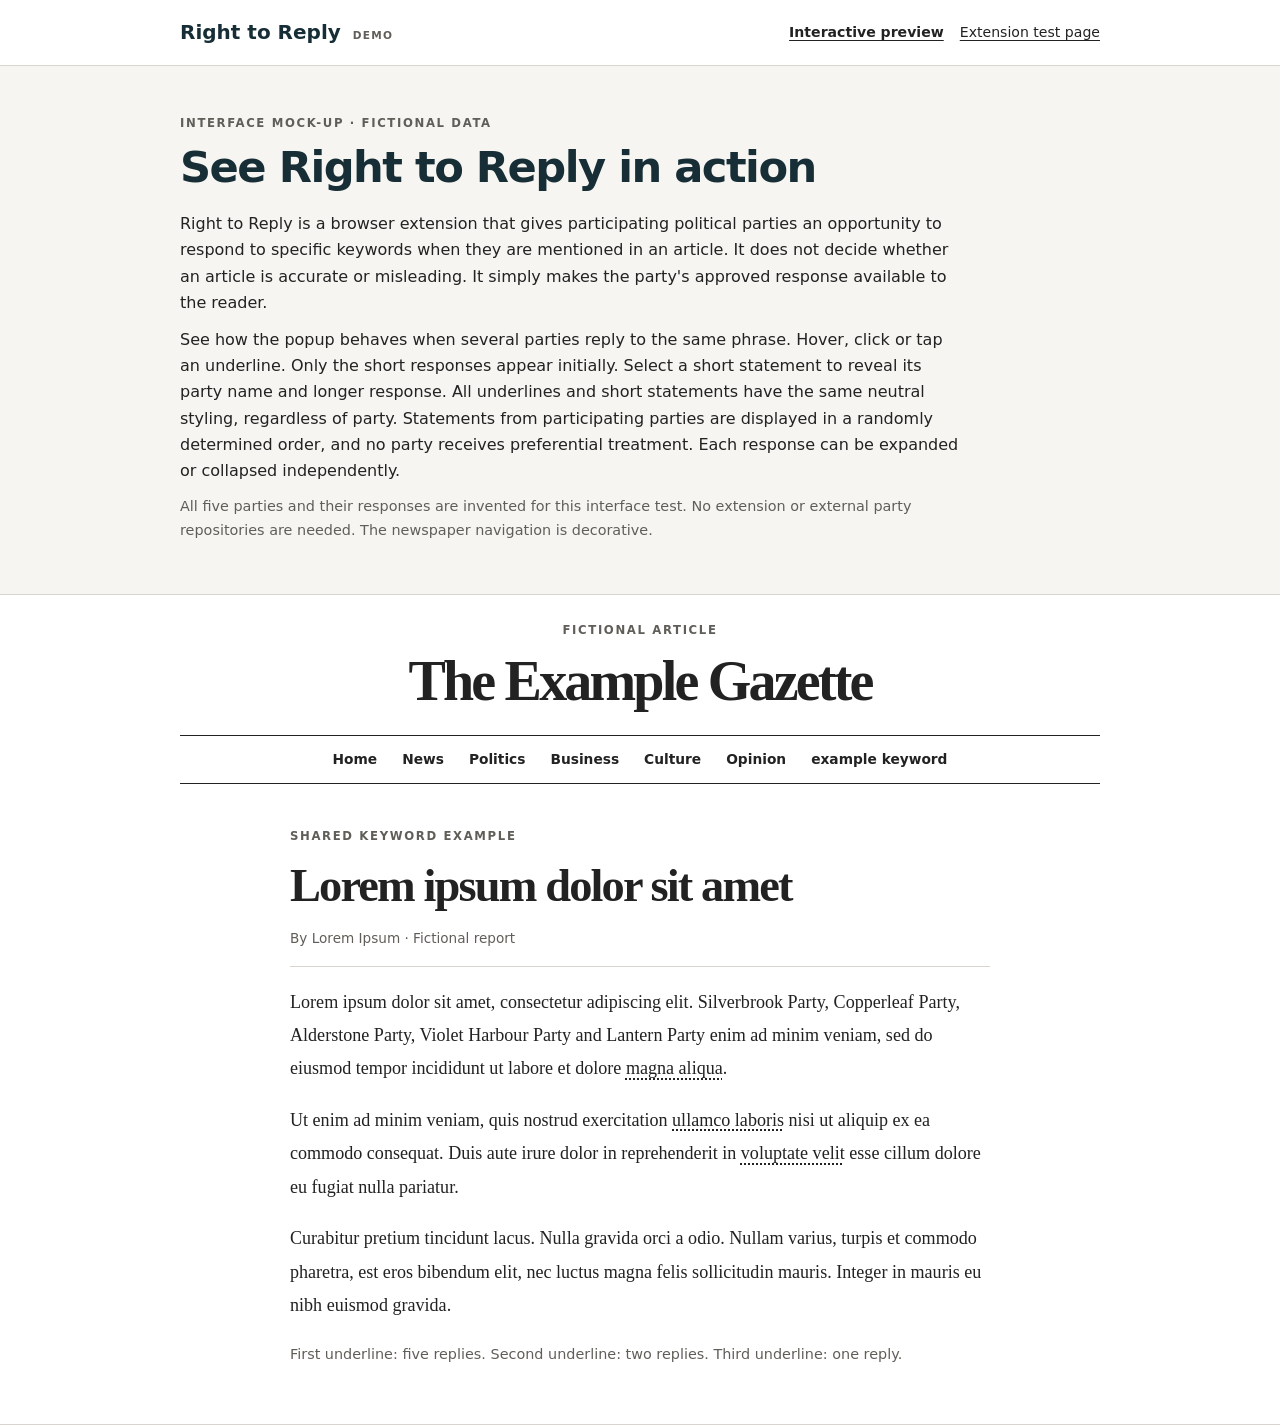
==== index.html @ e03b2373 "Promote five-party demonstration to the main interactive preview" ====
<!doctype html>
<html lang="en">
<head>
<meta charset="utf-8">
<meta name="viewport" content="width=device-width,initial-scale=1">
<link rel="icon" href="favicon.png">
<title>Interactive preview | Right to Reply</title>
<link rel="stylesheet" href="site.css">
<script src="five-parties.js" defer></script>
<script src="preview.js" defer></script>
</head>
<body>
<header class="project-header"><div class="shell">
<a class="brand" href="./">Right to Reply <span>DEMO</span></a>
<div class="page-switch" aria-label="Demonstration pages"><a href="./" aria-current="page">Interactive preview</a><a href="test.html">Extension test page</a></div>
</div></header>
<section class="intro shell">
<p class="eyebrow">Interface mock-up · Fictional data</p>
<h1>See Right to Reply in action</h1>
<p>Right to Reply is a browser extension that gives participating political parties an opportunity to respond to specific keywords when they are mentioned in an article. It does not decide whether an article is accurate or misleading. It simply makes the party's approved response available to the reader.</p>
<p>See how the popup behaves when several parties reply to the same phrase. Hover, click or tap an underline. Only the short responses appear initially. Select a short statement to reveal its party name and longer response. All underlines and short statements have the same neutral styling, regardless of party. Statements from participating parties are displayed in a randomly determined order, and no party receives preferential treatment. Each response can be expanded or collapsed independently.</p>
<p class="note">All five parties and their responses are invented for this interface test. No extension or external party repositories are needed. The newspaper navigation is decorative.</p>
</section>
<main class="paper">
<div class="masthead shell"><p class="newspaper-label">FICTIONAL ARTICLE</p><div class="newspaper-name">The Example Gazette</div>
    <nav class="fake-nav" aria-label="Decorative newspaper navigation">
      <span>Home</span><span>News</span><span>Politics</span><span>Business</span><span>Culture</span><span>Opinion</span><span>example keyword</span>
    </nav>
</div>
<article class="story shell">
<p class="eyebrow">Shared keyword example</p>
<h2>Lorem ipsum dolor sit amet</h2>
<p class="byline">By Lorem Ipsum · Fictional report</p>
<p>Lorem ipsum dolor sit amet, consectetur adipiscing elit. Silverbrook Party, Copperleaf Party, Alderstone Party, Violet Harbour Party and Lantern Party enim ad minim veniam, sed do eiusmod tempor incididunt ut labore et dolore <button class="preview-keyword" data-keyword="magna aliqua" type="button" aria-haspopup="dialog">magna aliqua</button>.</p>
<p>Ut enim ad minim veniam, quis nostrud exercitation <button class="preview-keyword" data-keyword="ullamco laboris" type="button" aria-haspopup="dialog">ullamco laboris</button> nisi ut aliquip ex ea commodo consequat. Duis aute irure dolor in reprehenderit in <button class="preview-keyword" data-keyword="voluptate velit" type="button" aria-haspopup="dialog">voluptate velit</button> esse cillum dolore eu fugiat nulla pariatur.</p>
<p>Curabitur pretium tincidunt lacus. Nulla gravida orci a odio. Nullam varius, turpis et commodo pharetra, est eros bibendum elit, nec luctus magna felis sollicitudin mauris. Integer in mauris eu nibh euismod gravida.</p>
<p class="note">First underline: five replies. Second underline: two replies. Third underline: one reply.</p>
</article>
</main>
<section id="reply-popup" class="reply-popup" role="dialog" aria-label="Right to Reply" hidden>
  <div class="reply-toolbar">
    <img class="reply-logo" src="favicon.png" width="28" height="28" alt="Right to Reply">
    <div class="reply-brand"><strong>Independent browser extension</strong><small>Not supplied by this publication</small></div>
    <button id="reply-close" type="button" aria-label="Close response">×</button>
  </div>
  <div id="reply-body" aria-live="polite"></div>
</section>
</body>
</html>
---- site.css ----
:root{font-family:system-ui,-apple-system,BlinkMacSystemFont,"Segoe UI",sans-serif;color:#222;background:#f6f5f2;line-height:1.65;--muted:#605e58;--line:#d8d5ce;--ink:#172e36}
*{box-sizing:border-box}
body{margin:0}
a{color:inherit;text-underline-offset:.2em}
button:focus-visible,a:focus-visible{outline:3px solid #217d85;outline-offset:4px}
.shell{width:min(920px,calc(100% - 36px));margin-inline:auto}
.project-header{background:#fff;border-bottom:1px solid var(--line)}
.project-header .shell{display:flex;align-items:center;justify-content:space-between;gap:14px;flex-wrap:wrap;padding-block:16px}
.brand{font-size:1.25rem;font-weight:750;color:var(--ink);text-decoration:none}
.brand span{font-size:.66rem;letter-spacing:.12em;color:var(--muted);margin-left:5px}
.page-switch{display:flex;flex-wrap:wrap;gap:16px;font-size:.88rem}
.page-switch a[aria-current]{font-weight:700;text-decoration:underline}
.intro{padding-block:38px 42px;max-width:920px}
.eyebrow,.newspaper-label{font-size:.73rem;text-transform:uppercase;letter-spacing:.14em;font-weight:700;color:var(--muted);margin:0 0 8px}
.intro h1{font-size:clamp(1.85rem,4vw,2.7rem);line-height:1.15;letter-spacing:-.035em;margin:0 0 18px;color:var(--ink)}
.intro p{max-width:780px;margin-block:10px}
.note{font-size:.9rem;color:var(--muted)}
.primary-link{display:inline-block;background:var(--ink);color:#fff;padding:10px 16px;margin-top:12px;border-radius:6px;text-decoration:none;font-weight:600}
.paper{background:#fff;border-block:1px solid var(--line)}
.masthead{text-align:center;padding-top:26px}
.newspaper-name{font:700 clamp(2rem,6vw,3.5rem)/1.15 Georgia,serif;letter-spacing:-.05em;margin:7px 0 22px}
.fake-nav{display:flex;justify-content:center;gap:10px 25px;flex-wrap:wrap;border-block:1px solid #222;padding:12px 4px;font-size:.86rem;font-weight:600}
.fake-nav span{cursor:default}
.story{max-width:700px;padding-block:42px;font:1.13rem/1.85 Georgia,"Times New Roman",serif}
.story h2{font-size:clamp(2rem,5vw,2.9rem);line-height:1.15;letter-spacing:-.04em;margin:12px 0}
.story h3{font-size:1.4rem;margin-top:30px}
.story .eyebrow,.story .byline,.story .note{font-family:system-ui,sans-serif}
.byline{font-size:.85rem;color:var(--muted);border-bottom:1px solid var(--line);padding-bottom:15px}
.comparison{border-top:1px solid var(--line);padding-top:26px}
.comparison h2{font-size:1.5rem}
.preview-keyword{font:inherit;color:inherit;letter-spacing:inherit;border:0;padding:0;background:none;cursor:help;text-decoration:underline dotted currentColor;text-decoration-thickness:2px;text-underline-offset:.2em}
.reply-popup{position:fixed;z-index:100;width:min(360px,calc(100vw - 16px));max-height:65vh;overflow:auto;box-sizing:border-box;padding:14px;border:1px solid #777;border-radius:8px;background:#fff;box-shadow:0 4px 20px #0004;font:14px/1.45 system-ui}
.reply-popup[hidden]{display:none}
.reply-popup p{margin:5px 0}

.site-footer{display:flex;gap:20px;flex-wrap:wrap;padding-block:24px;font-size:.88rem;color:var(--muted)}
@media(forced-colors:active){.preview-keyword{text-decoration-color:LinkText}}

.reply-toolbar{display:flex;align-items:center;justify-content:space-between;gap:12px;margin-bottom:6px}
.reply-logo{display:block;object-fit:contain}
#reply-close{border:0;background:none;color:inherit;font:24px/1 system-ui;cursor:pointer;width:32px;height:32px;border-radius:4px}
#reply-close:hover{background:#efefef}
.reply-item+.reply-item{border-top:1px solid #ddd}
.reply-short{display:flex;align-items:baseline;justify-content:space-between;gap:12px;width:100%;text-align:left;font:600 14px/1.5 system-ui;color:inherit;background:none;border:0;padding:10px 0;cursor:pointer;overflow-wrap:anywhere}
.reply-short:hover span:first-child{text-decoration:underline}
.reply-chevron{flex:none;width:8px;height:8px;border-right:1.5px solid currentColor;border-bottom:1.5px solid currentColor;transform:rotate(45deg);margin-right:4px}
.reply-short[aria-expanded=true] .reply-chevron{transform:rotate(225deg)}
.reply-detail{padding:0 0 10px;color:#222;overflow-wrap:anywhere}
.reply-detail strong{color:var(--party-color)}
.reply-detail p{margin:4px 0 0}
@media(forced-colors:active){.reply-detail strong{color:LinkText}}

/* Independent R2R overlay: a fixed, party-neutral visual identity. */
.reply-popup{width:min(380px,calc(100vw - 16px));max-height:min(72vh,520px);padding:0;border:2px solid #202124;border-radius:12px;background:#f4f4f2;color:#202124;box-shadow:0 8px 28px #0005,0 0 0 3px #fff;line-height:1.5;color-scheme:light}
.reply-toolbar{position:sticky;top:0;z-index:1;display:flex;align-items:center;gap:10px;justify-content:flex-start;margin:0;padding:12px;background:#202124;color:#fff}
.reply-logo{width:34px;height:34px;padding:3px;background:#fff;border-radius:5px;flex:none}
.reply-brand{flex:1;min-width:0}
.reply-brand strong{display:block;font:700 12px/1.35 system-ui,sans-serif;letter-spacing:.055em;text-transform:uppercase}
.reply-brand small{display:block;margin-top:3px;font:400 11px/1.35 system-ui,sans-serif;color:#e4e4e4}
#reply-close{flex:none;border:1px solid #777;background:transparent;color:#fff;font:24px/1 system-ui;cursor:pointer;width:32px;height:32px;border-radius:5px}
#reply-close:hover{background:#454545}
#reply-body{padding:10px;display:grid;gap:8px}
.reply-item,.reply-item+.reply-item{border:1px solid #d3d3d3;border-radius:7px;background:#fff}
.reply-short{padding:12px;min-height:44px;color:#202124}
.reply-short:hover{background:#f3f3f3;border-radius:6px}
.reply-short:focus-visible,#reply-close:focus-visible{outline:2px solid currentColor;outline-offset:-4px}
.reply-detail{margin:0 12px;padding:10px 0 12px;border-top:1px solid #ddd;color:#202124}
.reply-detail strong{font-size:12px;display:block}
@media(forced-colors:active){.reply-popup,.reply-toolbar,.reply-item,.reply-short,.reply-detail,#reply-close{background:Canvas;color:CanvasText;border-color:CanvasText;box-shadow:none}.reply-brand small{color:CanvasText}}
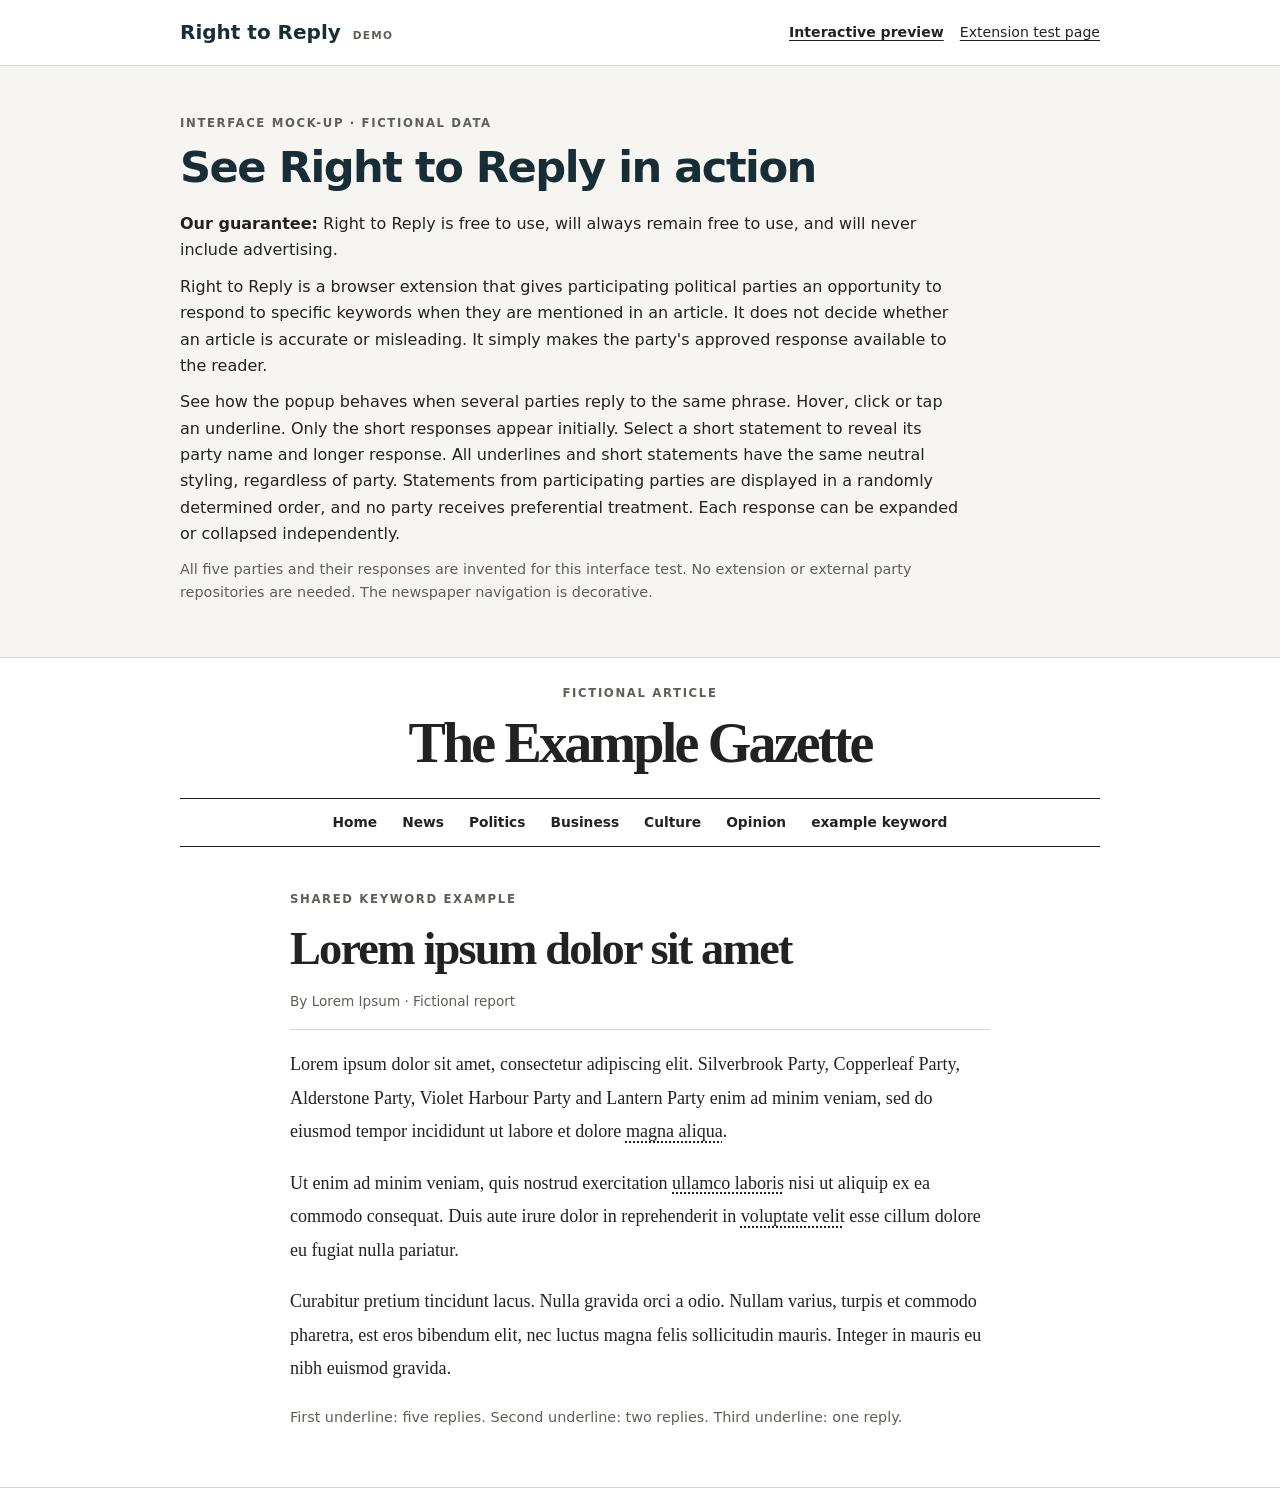
==== commit f42b9678: "Publish permanent free and advertising-free guarantee" ====
--- a/index.html
+++ b/index.html
@@ -17,6 +17,7 @@
 <section class="intro shell">
 <p class="eyebrow">Interface mock-up · Fictional data</p>
 <h1>See Right to Reply in action</h1>
+<p><strong>Our guarantee:</strong> Right to Reply is free to use, will always remain free to use, and will never include advertising.</p>
 <p>Right to Reply is a browser extension that gives participating political parties an opportunity to respond to specific keywords when they are mentioned in an article. It does not decide whether an article is accurate or misleading. It simply makes the party's approved response available to the reader.</p>
 <p>See how the popup behaves when several parties reply to the same phrase. Hover, click or tap an underline. Only the short responses appear initially. Select a short statement to reveal its party name and longer response. All underlines and short statements have the same neutral styling, regardless of party. Statements from participating parties are displayed in a randomly determined order, and no party receives preferential treatment. Each response can be expanded or collapsed independently.</p>
 <p class="note">All five parties and their responses are invented for this interface test. No extension or external party repositories are needed. The newspaper navigation is decorative.</p>
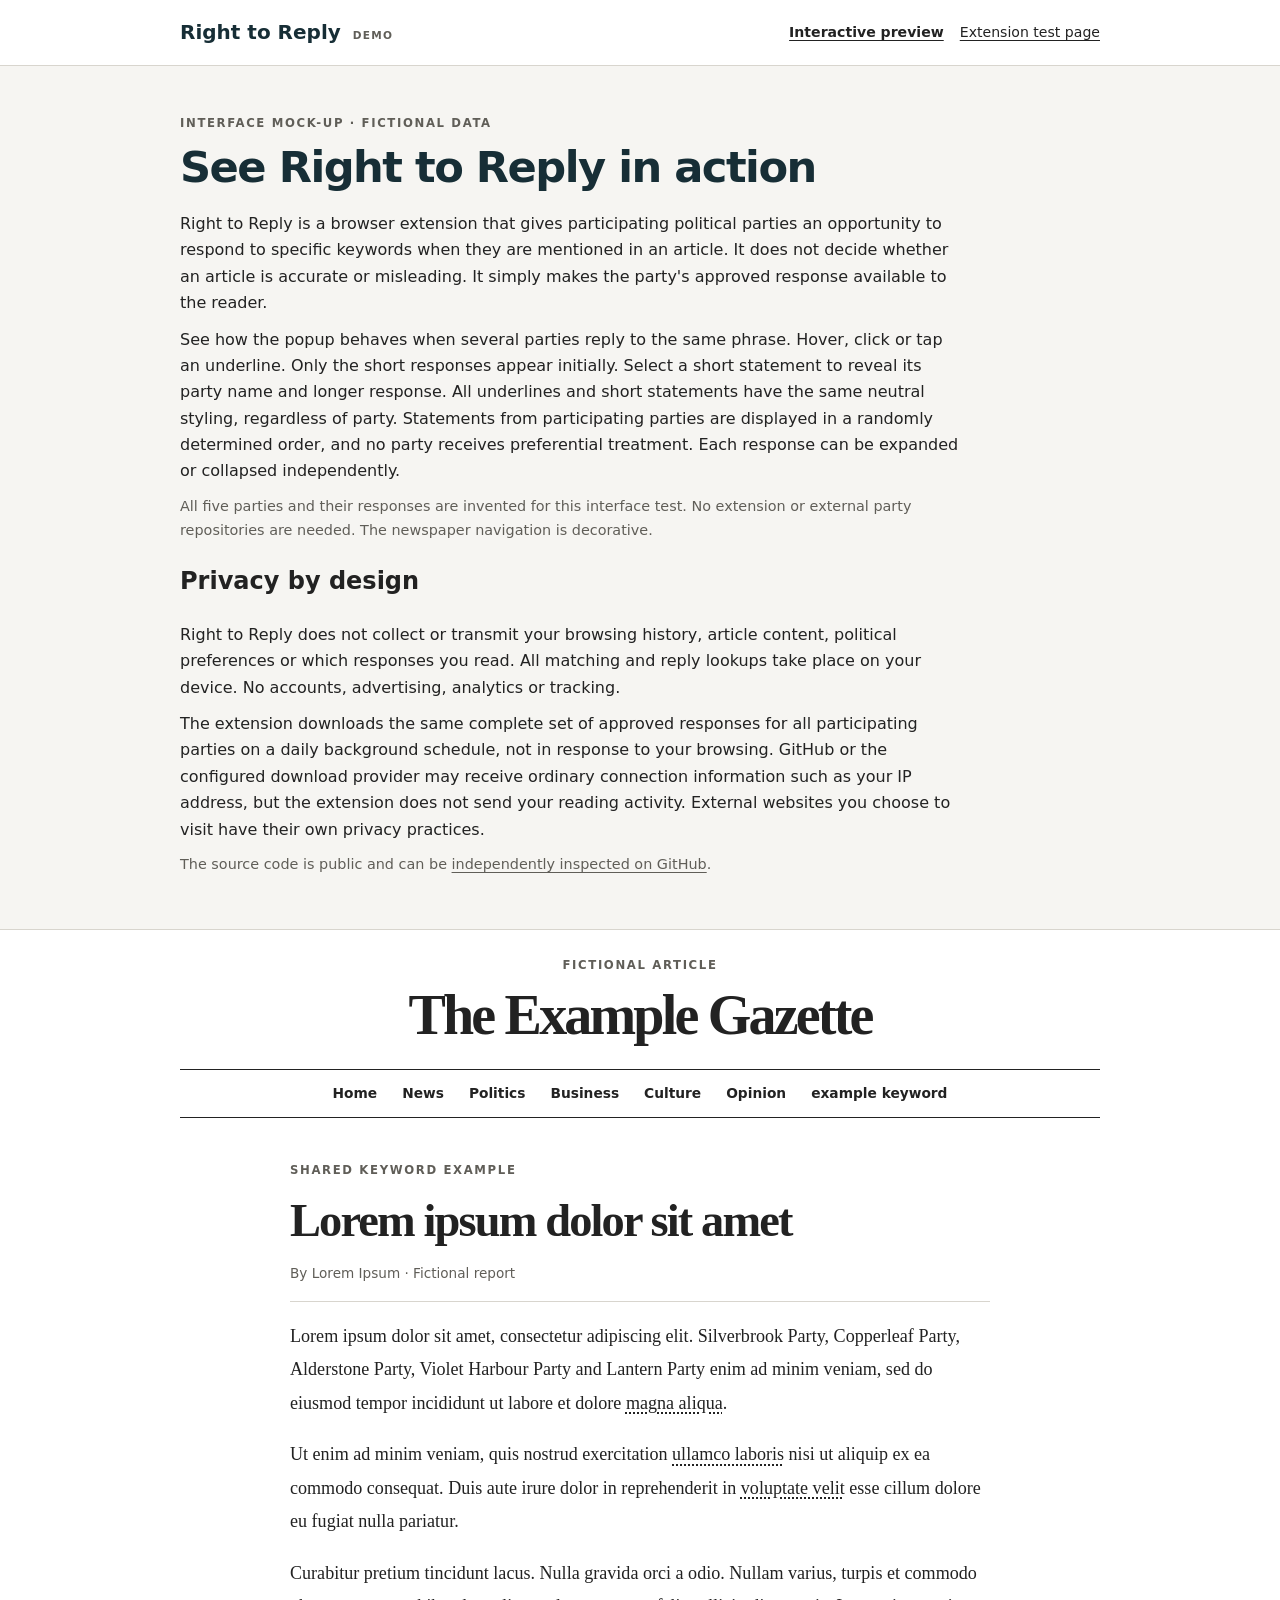
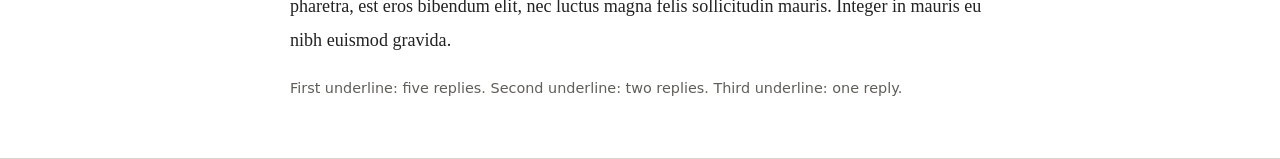
==== commit e66ecb26: "Publish R2R privacy statement on both demonstration pages" ====
--- a/index.html
+++ b/index.html
@@ -17,10 +17,15 @@
 <section class="intro shell">
 <p class="eyebrow">Interface mock-up · Fictional data</p>
 <h1>See Right to Reply in action</h1>
-<p><strong>Our guarantee:</strong> Right to Reply is free to use, will always remain free to use, and will never include advertising.</p>
 <p>Right to Reply is a browser extension that gives participating political parties an opportunity to respond to specific keywords when they are mentioned in an article. It does not decide whether an article is accurate or misleading. It simply makes the party's approved response available to the reader.</p>
 <p>See how the popup behaves when several parties reply to the same phrase. Hover, click or tap an underline. Only the short responses appear initially. Select a short statement to reveal its party name and longer response. All underlines and short statements have the same neutral styling, regardless of party. Statements from participating parties are displayed in a randomly determined order, and no party receives preferential treatment. Each response can be expanded or collapsed independently.</p>
 <p class="note">All five parties and their responses are invented for this interface test. No extension or external party repositories are needed. The newspaper navigation is decorative.</p>
+<section aria-labelledby="privacy-title">
+  <h2 id="privacy-title">Privacy by design</h2>
+  <p>Right to Reply does not collect or transmit your browsing history, article content, political preferences or which responses you read. All matching and reply lookups take place on your device. No accounts, advertising, analytics or tracking.</p>
+  <p>The extension downloads the same complete set of approved responses for all participating parties on a daily background schedule, not in response to your browsing. GitHub or the configured download provider may receive ordinary connection information such as your IP address, but the extension does not send your reading activity. External websites you choose to visit have their own privacy practices.</p>
+  <p class="note">The source code is public and can be <a href="https://github.com/mikemayne/right-to-reply" rel="noreferrer">independently inspected on GitHub</a>.</p>
+</section>
 </section>
 <main class="paper">
 <div class="masthead shell"><p class="newspaper-label">FICTIONAL ARTICLE</p><div class="newspaper-name">The Example Gazette</div>
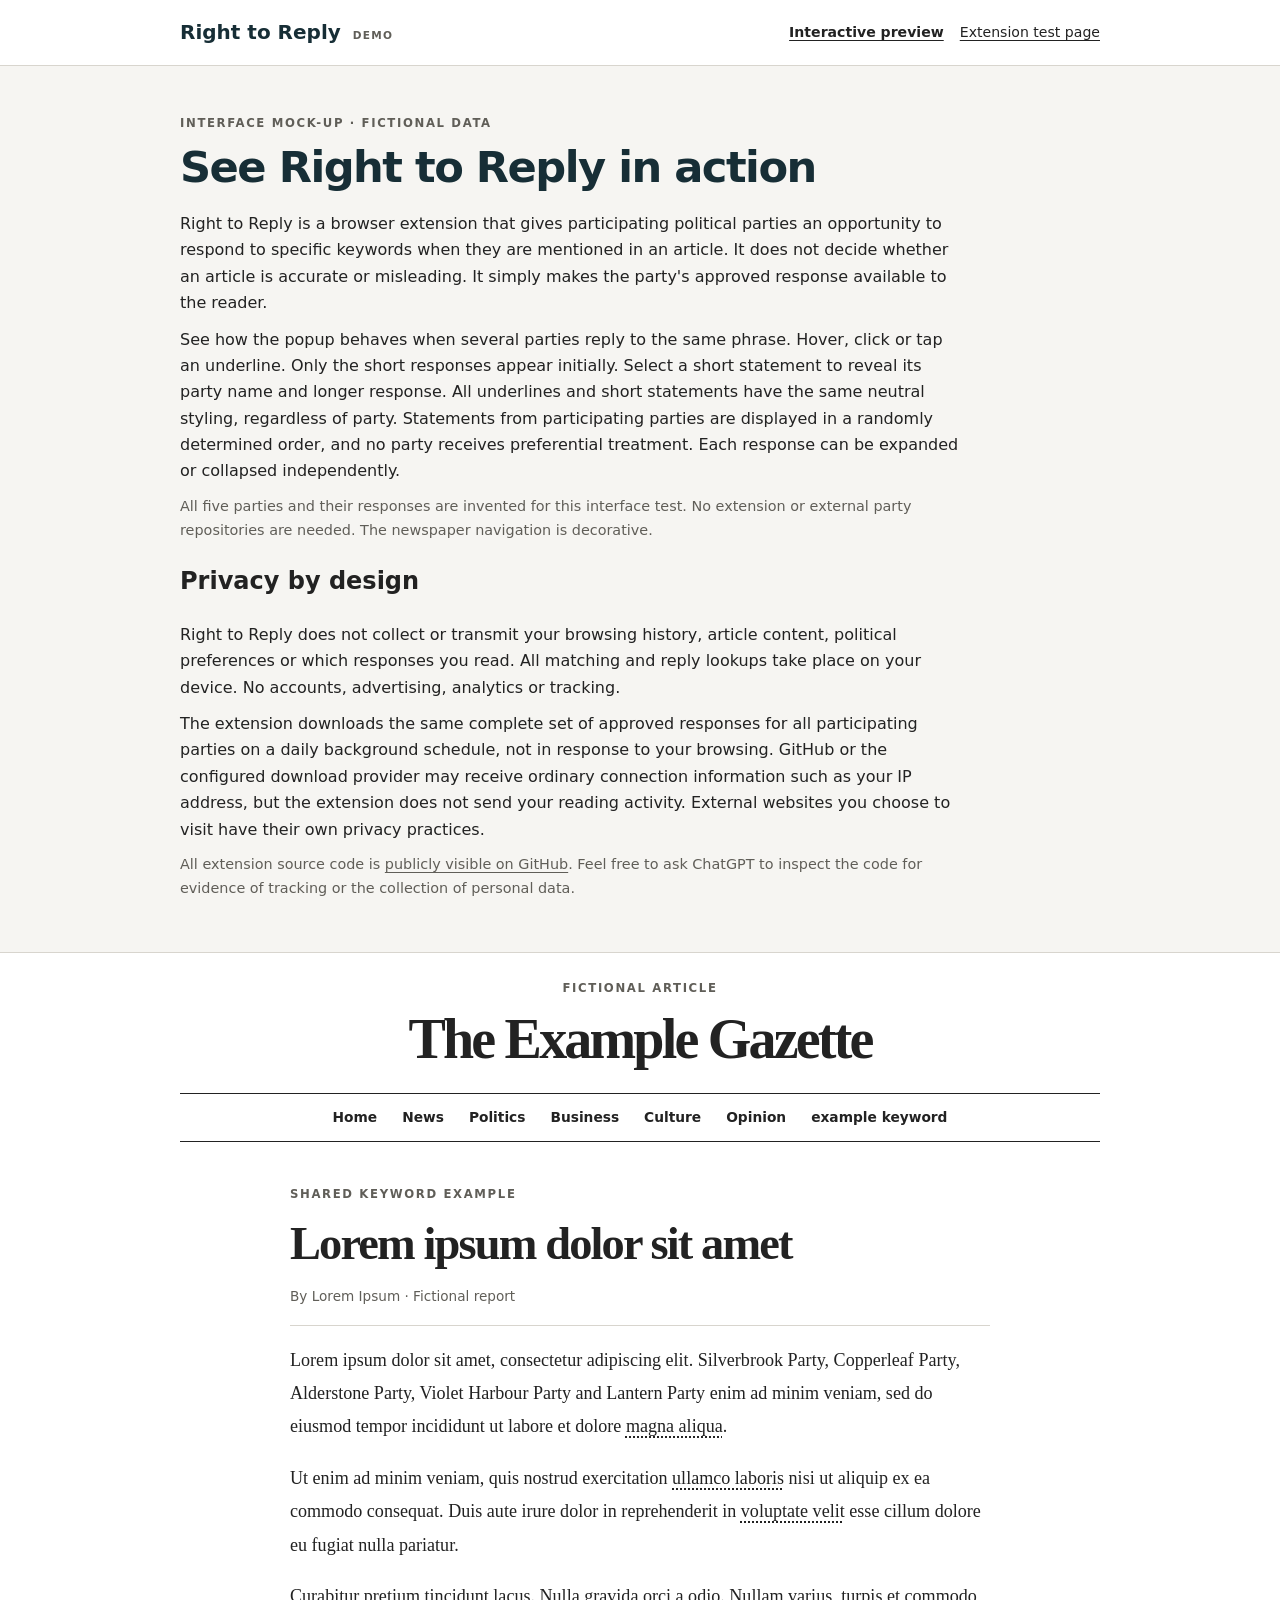
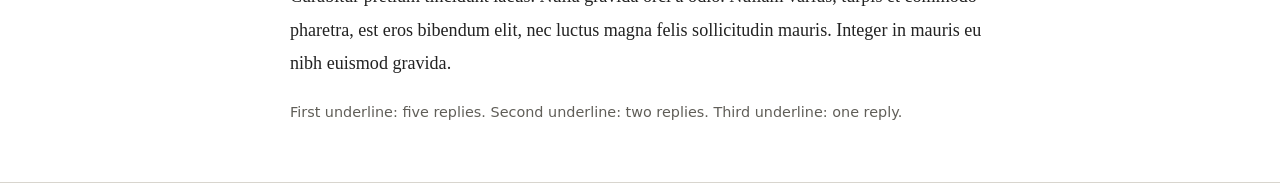
==== commit 9d2f784c: "Invite independent AI-assisted privacy review" ====
--- a/index.html
+++ b/index.html
@@ -24,7 +24,7 @@
   <h2 id="privacy-title">Privacy by design</h2>
   <p>Right to Reply does not collect or transmit your browsing history, article content, political preferences or which responses you read. All matching and reply lookups take place on your device. No accounts, advertising, analytics or tracking.</p>
   <p>The extension downloads the same complete set of approved responses for all participating parties on a daily background schedule, not in response to your browsing. GitHub or the configured download provider may receive ordinary connection information such as your IP address, but the extension does not send your reading activity. External websites you choose to visit have their own privacy practices.</p>
-  <p class="note">The source code is public and can be <a href="https://github.com/mikemayne/right-to-reply" rel="noreferrer">independently inspected on GitHub</a>.</p>
+  <p class="note">All extension source code is <a href="https://github.com/mikemayne/right-to-reply" rel="noreferrer">publicly visible on GitHub</a>. Feel free to ask ChatGPT to inspect the code for evidence of tracking or the collection of personal data.</p>
 </section>
 </section>
 <main class="paper">
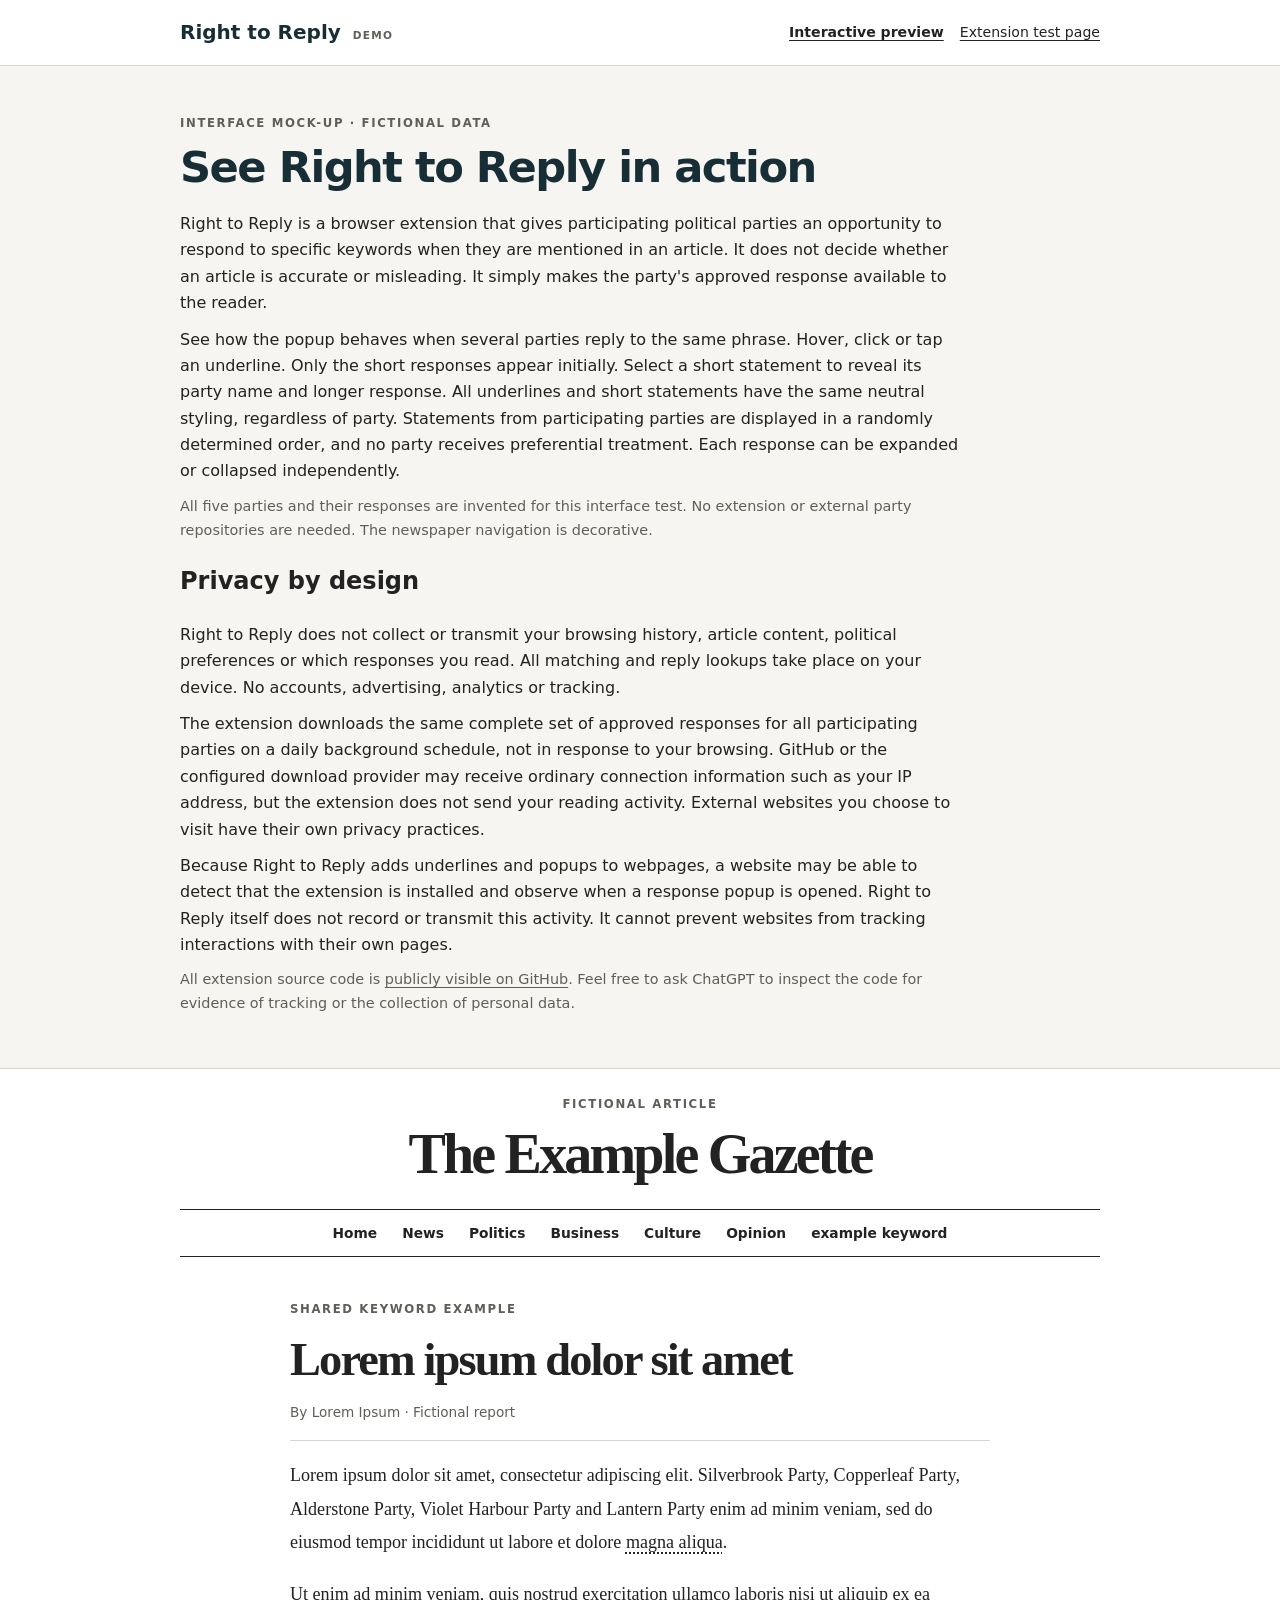
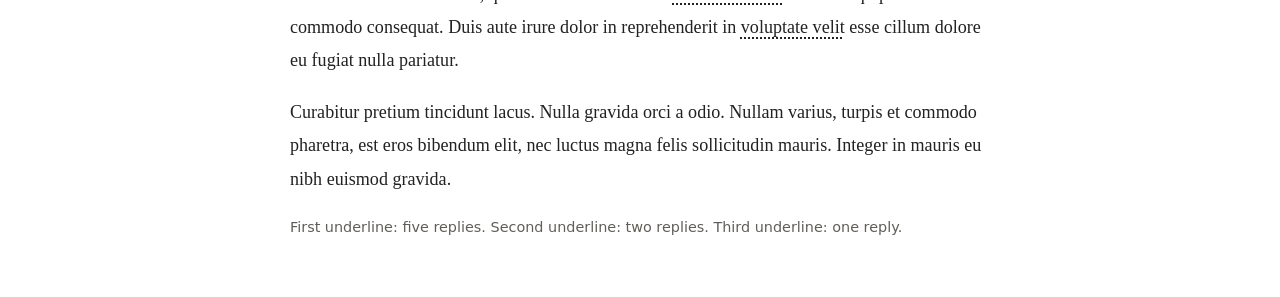
==== commit f9d599bb: "Disclose website observability of extension interface" ====
--- a/index.html
+++ b/index.html
@@ -24,6 +24,7 @@
   <h2 id="privacy-title">Privacy by design</h2>
   <p>Right to Reply does not collect or transmit your browsing history, article content, political preferences or which responses you read. All matching and reply lookups take place on your device. No accounts, advertising, analytics or tracking.</p>
   <p>The extension downloads the same complete set of approved responses for all participating parties on a daily background schedule, not in response to your browsing. GitHub or the configured download provider may receive ordinary connection information such as your IP address, but the extension does not send your reading activity. External websites you choose to visit have their own privacy practices.</p>
+  <p>Because Right to Reply adds underlines and popups to webpages, a website may be able to detect that the extension is installed and observe when a response popup is opened. Right to Reply itself does not record or transmit this activity. It cannot prevent websites from tracking interactions with their own pages.</p>
   <p class="note">All extension source code is <a href="https://github.com/mikemayne/right-to-reply" rel="noreferrer">publicly visible on GitHub</a>. Feel free to ask ChatGPT to inspect the code for evidence of tracking or the collection of personal data.</p>
 </section>
 </section>
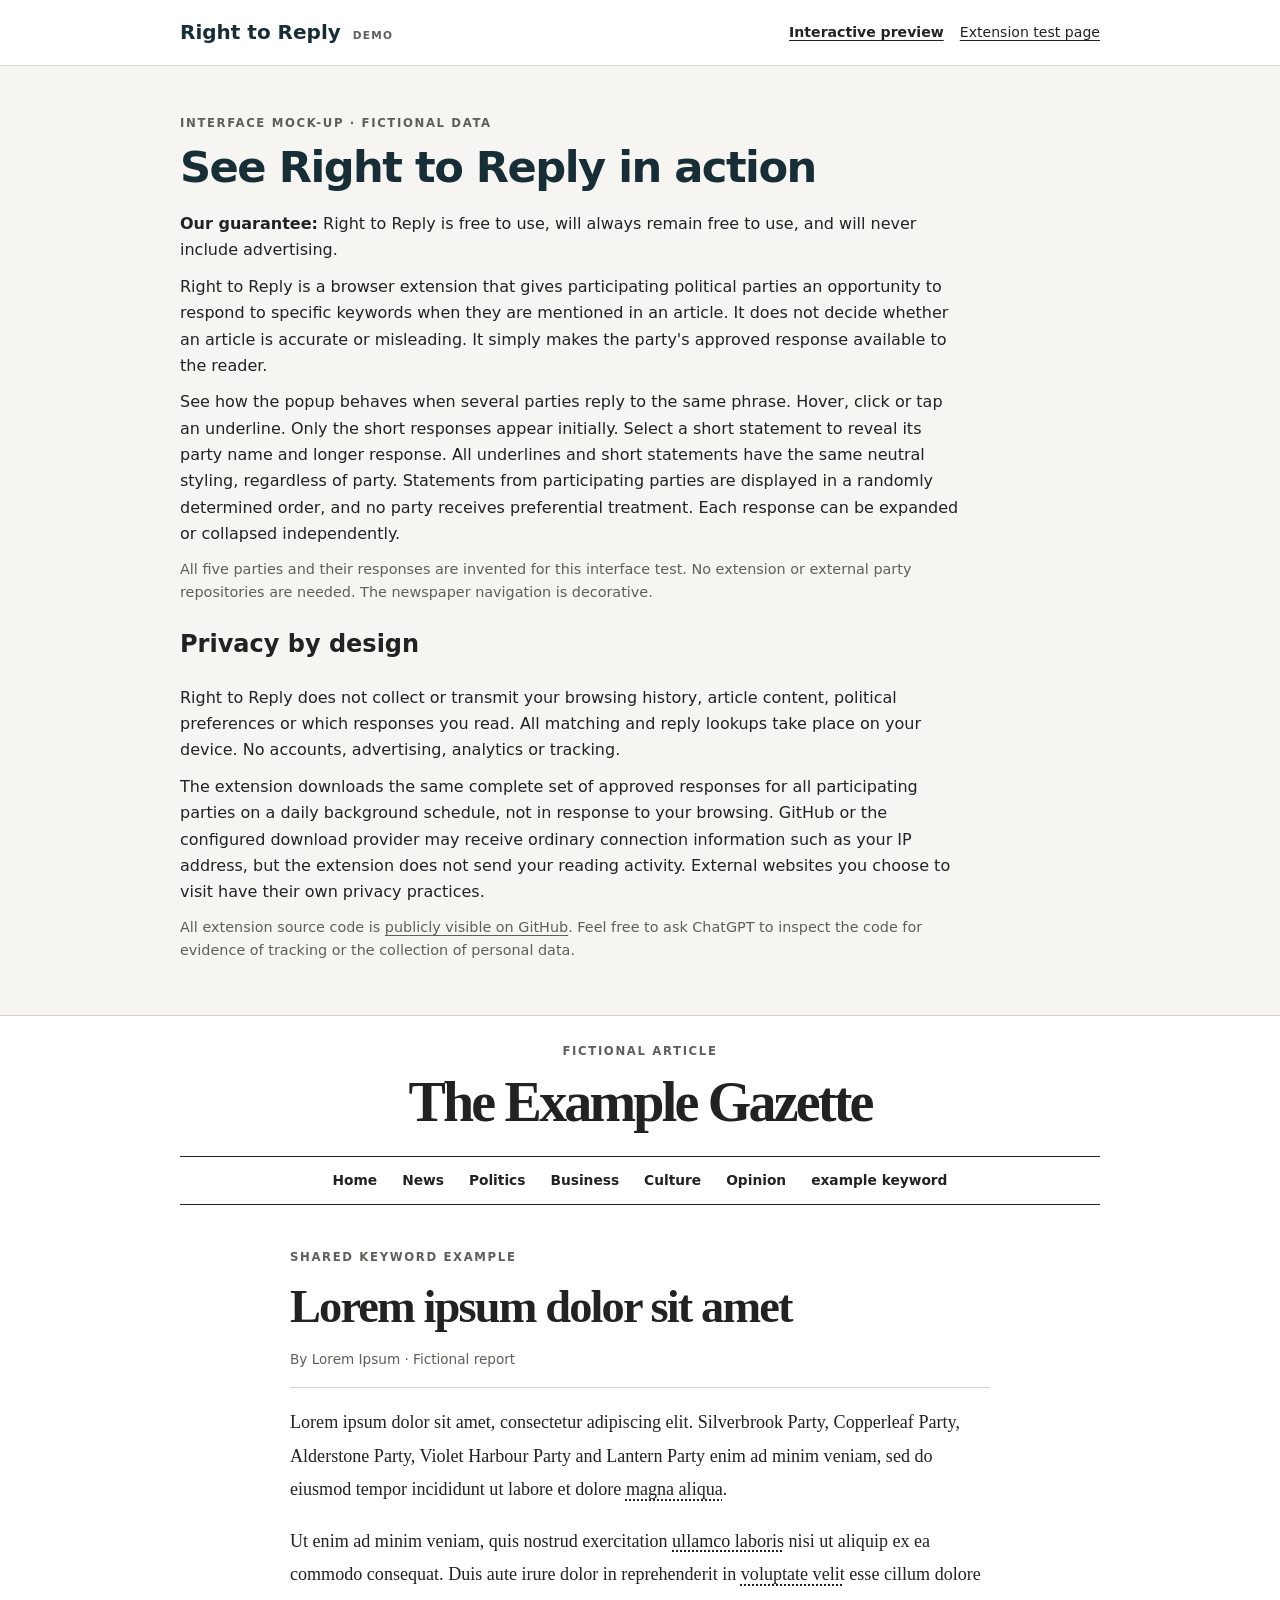
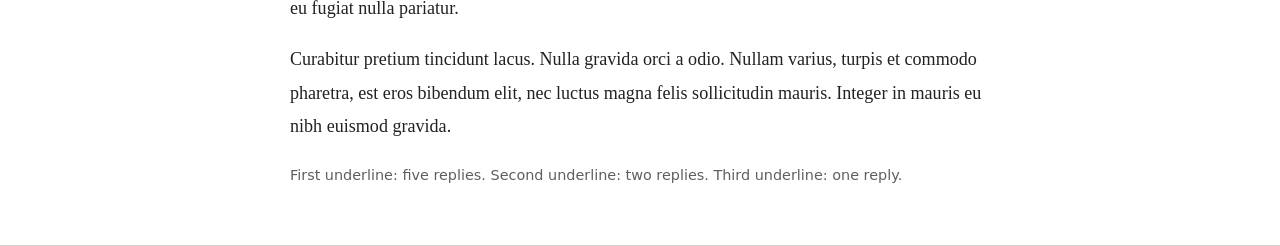
==== commit 0a3d9360: "Merge pull request #21 from mikemayne/guarantee-free-and-ad-free Guarantee Right to Reply remains fr" ====
--- a/index.html
+++ b/index.html
@@ -17,6 +17,7 @@
 <section class="intro shell">
 <p class="eyebrow">Interface mock-up · Fictional data</p>
 <h1>See Right to Reply in action</h1>
+<p><strong>Our guarantee:</strong> Right to Reply is free to use, will always remain free to use, and will never include advertising.</p>
 <p>Right to Reply is a browser extension that gives participating political parties an opportunity to respond to specific keywords when they are mentioned in an article. It does not decide whether an article is accurate or misleading. It simply makes the party's approved response available to the reader.</p>
 <p>See how the popup behaves when several parties reply to the same phrase. Hover, click or tap an underline. Only the short responses appear initially. Select a short statement to reveal its party name and longer response. All underlines and short statements have the same neutral styling, regardless of party. Statements from participating parties are displayed in a randomly determined order, and no party receives preferential treatment. Each response can be expanded or collapsed independently.</p>
 <p class="note">All five parties and their responses are invented for this interface test. No extension or external party repositories are needed. The newspaper navigation is decorative.</p>
@@ -24,7 +25,6 @@
   <h2 id="privacy-title">Privacy by design</h2>
   <p>Right to Reply does not collect or transmit your browsing history, article content, political preferences or which responses you read. All matching and reply lookups take place on your device. No accounts, advertising, analytics or tracking.</p>
   <p>The extension downloads the same complete set of approved responses for all participating parties on a daily background schedule, not in response to your browsing. GitHub or the configured download provider may receive ordinary connection information such as your IP address, but the extension does not send your reading activity. External websites you choose to visit have their own privacy practices.</p>
-  <p>Because Right to Reply adds underlines and popups to webpages, a website may be able to detect that the extension is installed and observe when a response popup is opened. Right to Reply itself does not record or transmit this activity. It cannot prevent websites from tracking interactions with their own pages.</p>
   <p class="note">All extension source code is <a href="https://github.com/mikemayne/right-to-reply" rel="noreferrer">publicly visible on GitHub</a>. Feel free to ask ChatGPT to inspect the code for evidence of tracking or the collection of personal data.</p>
 </section>
 </section>
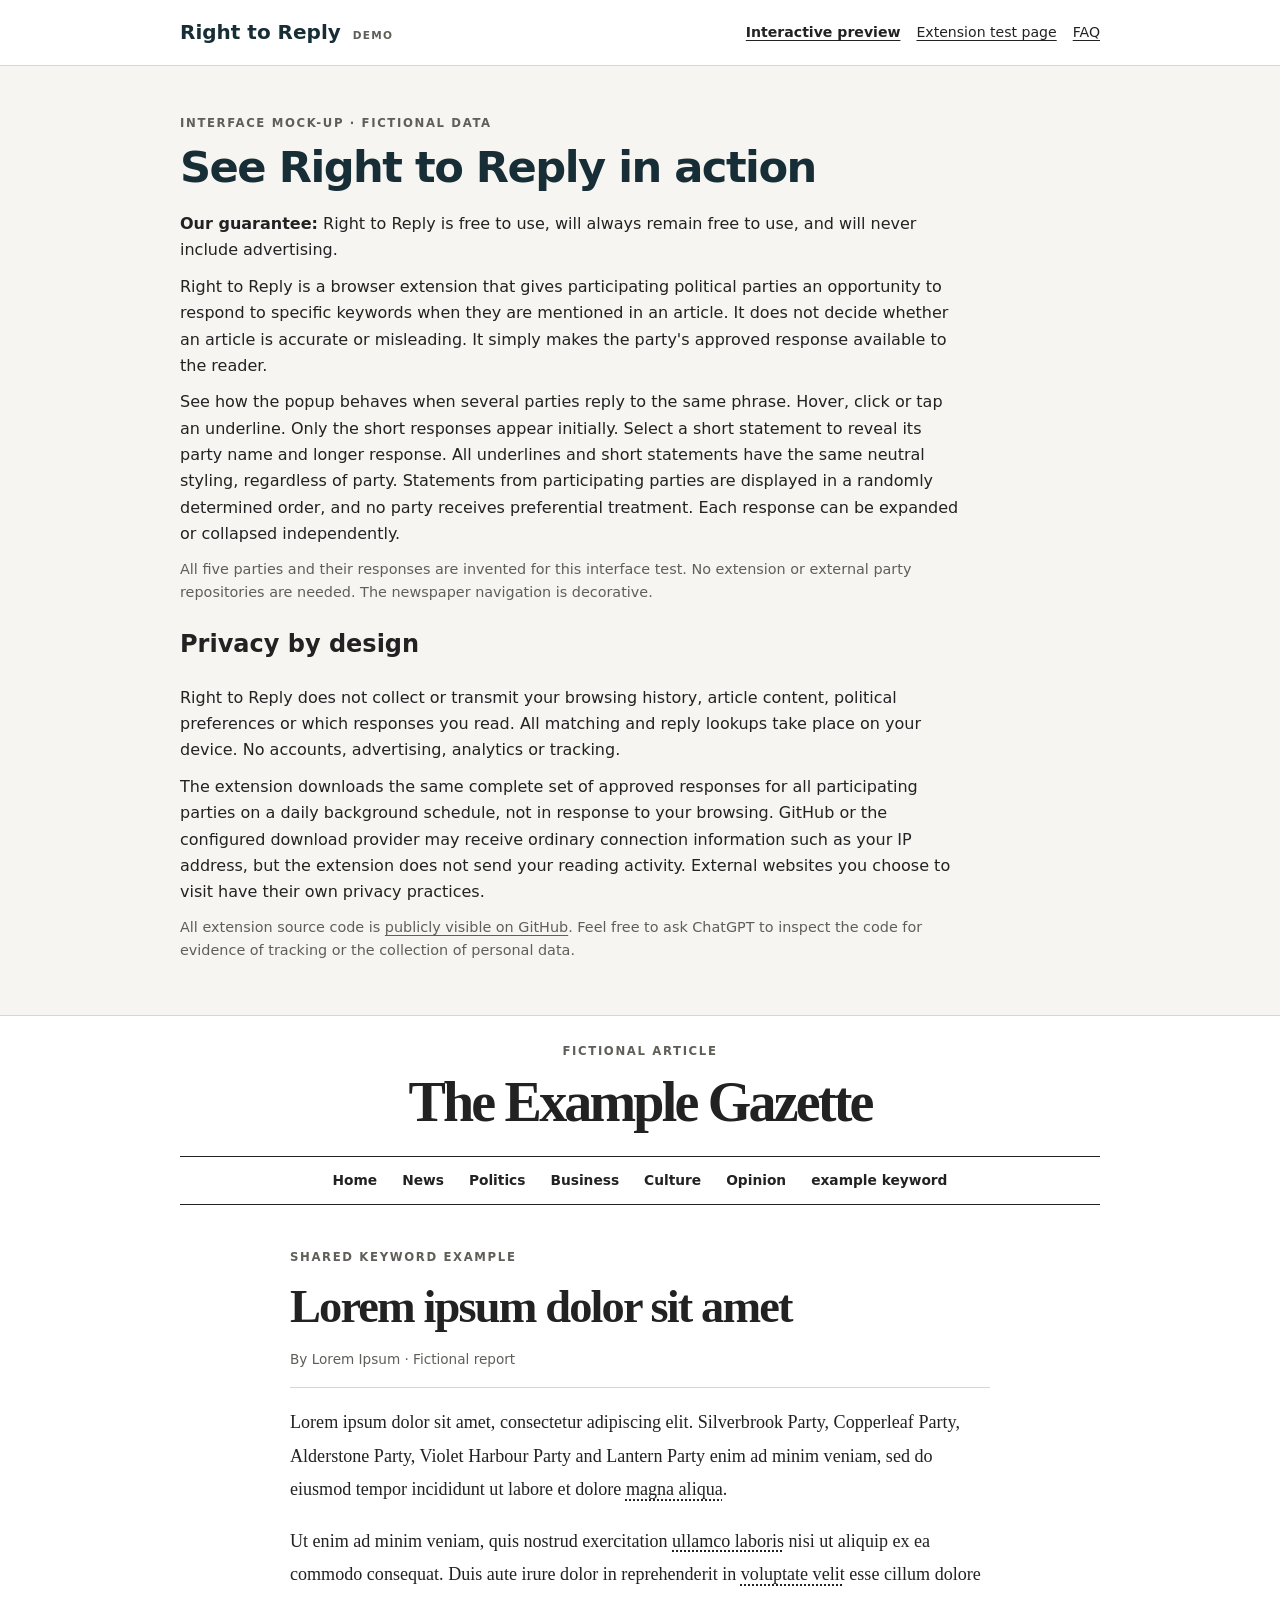
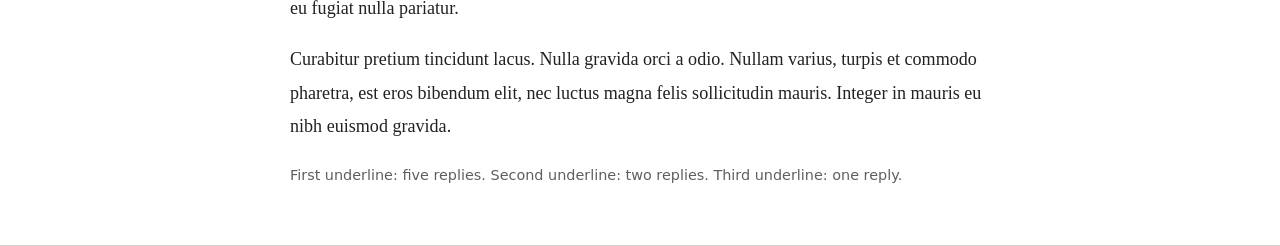
==== commit 04b49d36: "Link to the FAQ from index.html" ====
--- a/index.html
+++ b/index.html
@@ -12,7 +12,7 @@
 <body>
 <header class="project-header"><div class="shell">
 <a class="brand" href="./">Right to Reply <span>DEMO</span></a>
-<div class="page-switch" aria-label="Demonstration pages"><a href="./" aria-current="page">Interactive preview</a><a href="test.html">Extension test page</a></div>
+<div class="page-switch" aria-label="Demonstration pages"><a href="./" aria-current="page">Interactive preview</a><a href="test.html">Extension test page</a><a href="faq.html">FAQ</a></div>
 </div></header>
 <section class="intro shell">
 <p class="eyebrow">Interface mock-up · Fictional data</p>
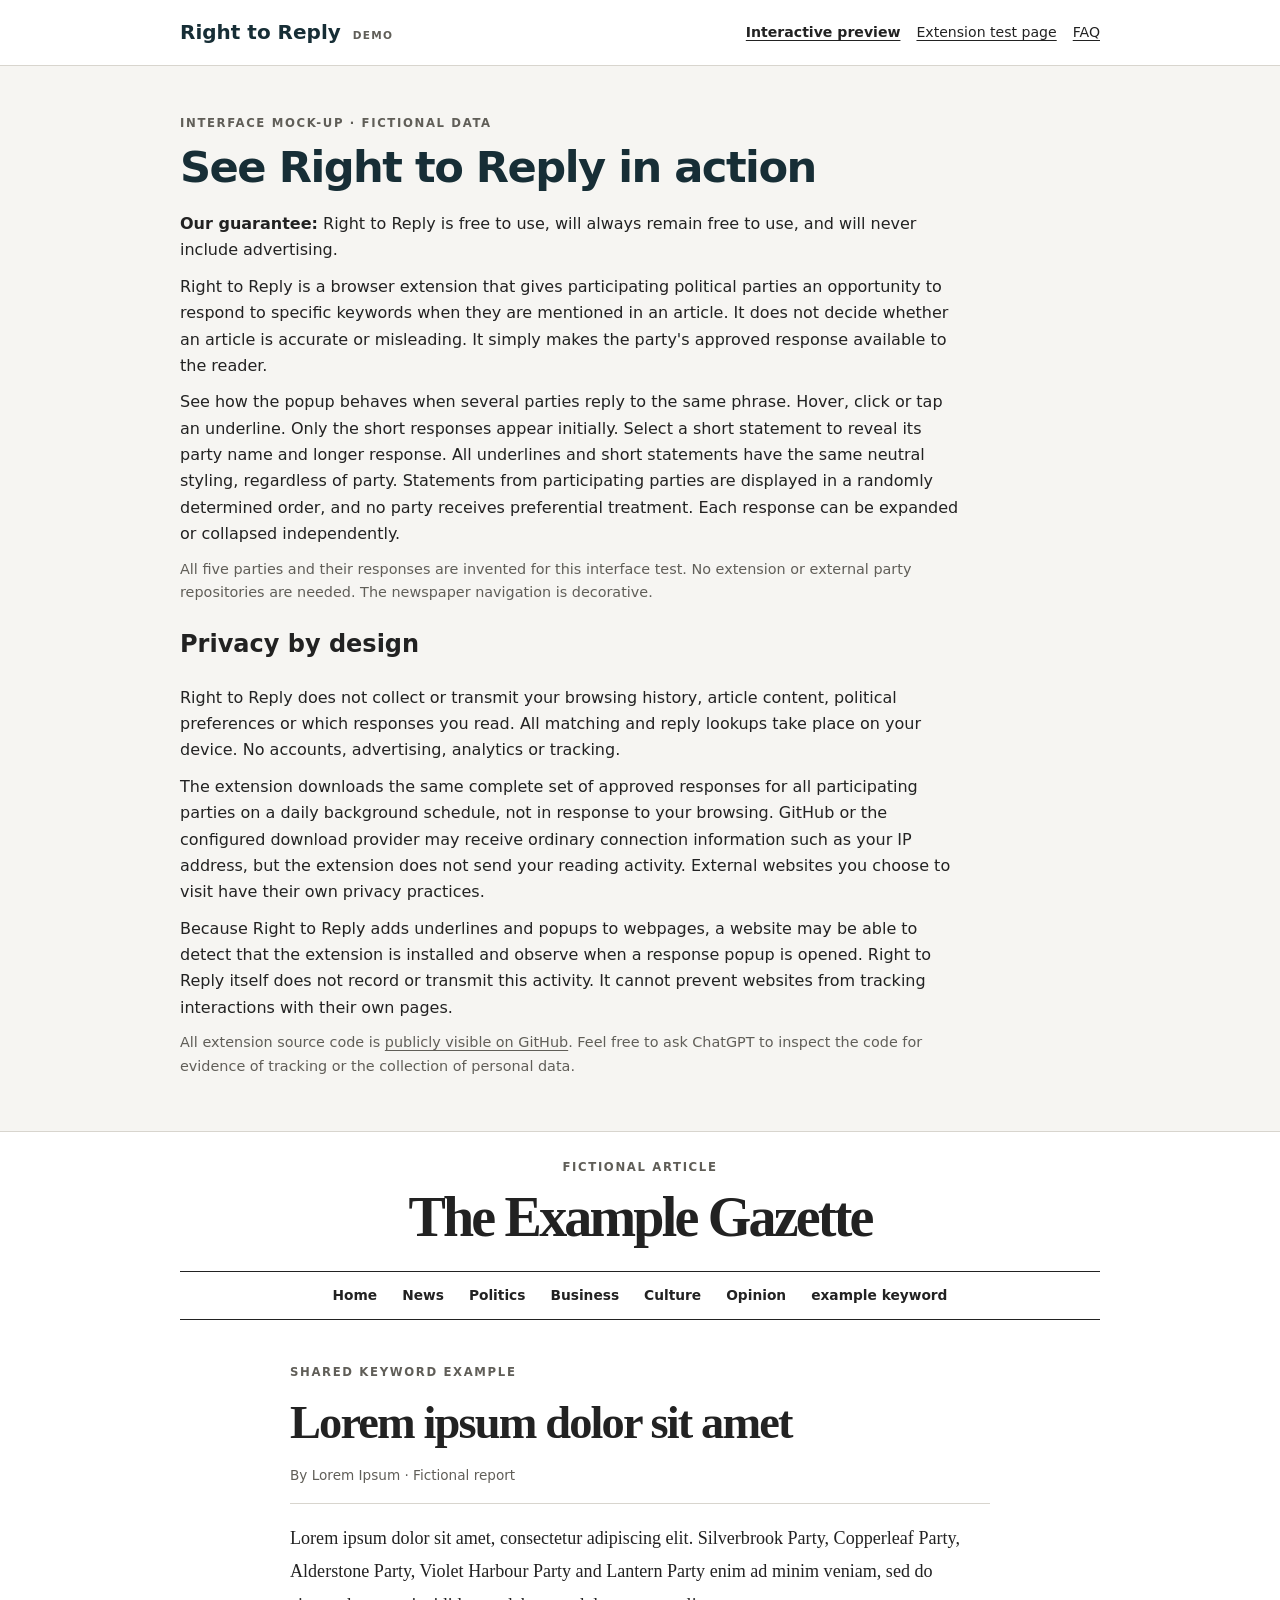
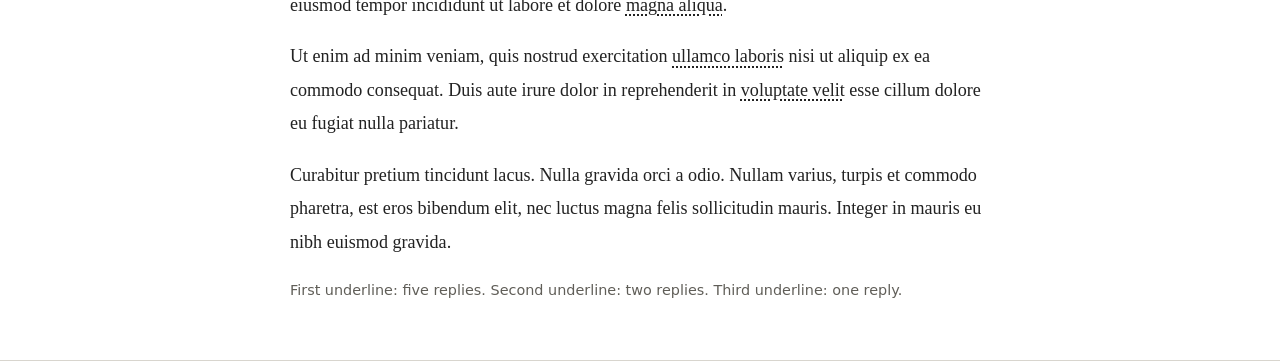
==== commit c26630c0: "Merge pull request #23 from mikemayne/disclose-website-observability Clarify website tracking limita" ====
--- a/index.html
+++ b/index.html
@@ -25,6 +25,7 @@
   <h2 id="privacy-title">Privacy by design</h2>
   <p>Right to Reply does not collect or transmit your browsing history, article content, political preferences or which responses you read. All matching and reply lookups take place on your device. No accounts, advertising, analytics or tracking.</p>
   <p>The extension downloads the same complete set of approved responses for all participating parties on a daily background schedule, not in response to your browsing. GitHub or the configured download provider may receive ordinary connection information such as your IP address, but the extension does not send your reading activity. External websites you choose to visit have their own privacy practices.</p>
+  <p>Because Right to Reply adds underlines and popups to webpages, a website may be able to detect that the extension is installed and observe when a response popup is opened. Right to Reply itself does not record or transmit this activity. It cannot prevent websites from tracking interactions with their own pages.</p>
   <p class="note">All extension source code is <a href="https://github.com/mikemayne/right-to-reply" rel="noreferrer">publicly visible on GitHub</a>. Feel free to ask ChatGPT to inspect the code for evidence of tracking or the collection of personal data.</p>
 </section>
 </section>
